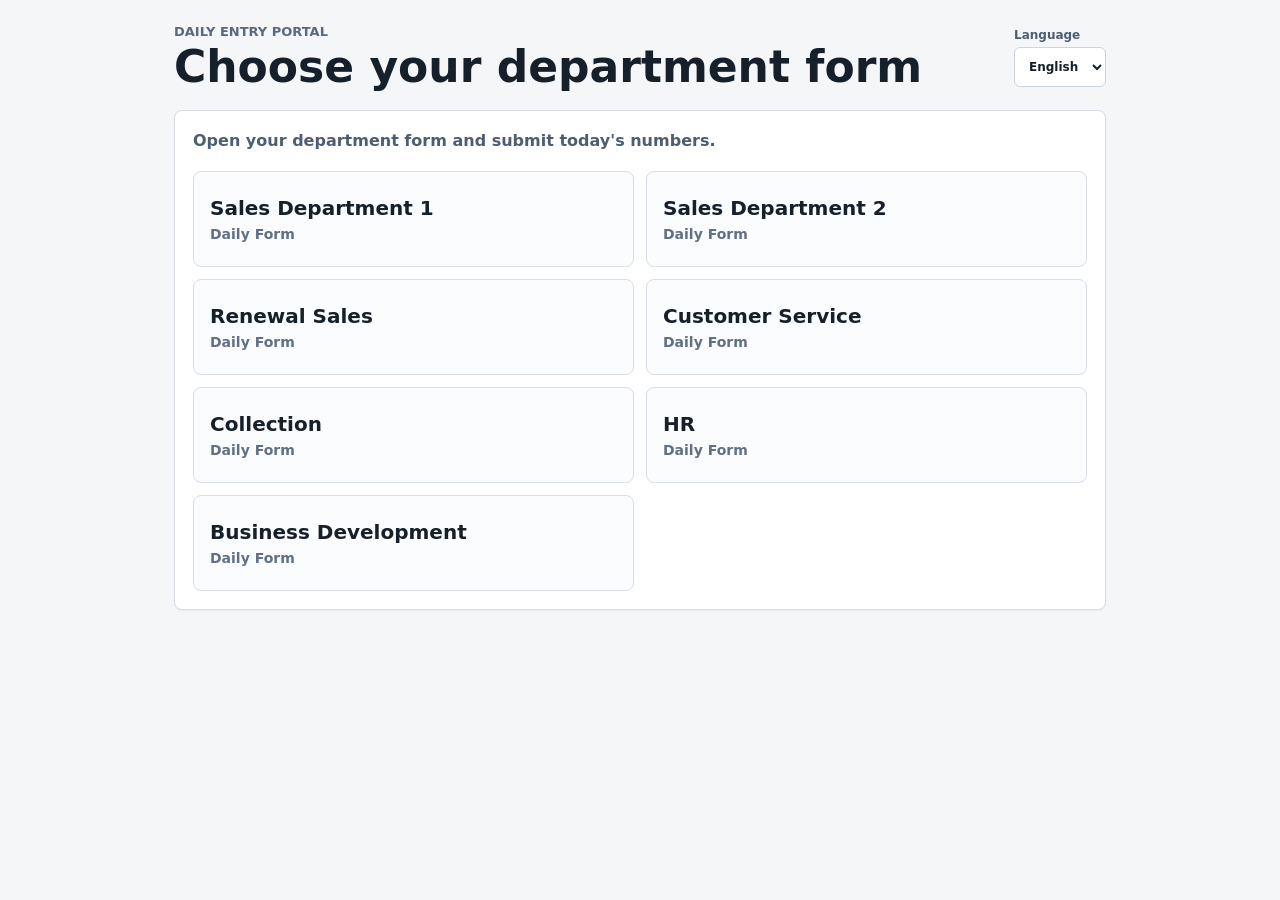
==== dashboard.html @ c57d3b04 "Keep metric values attached during layout reorder" ====
<!doctype html>
<html lang="en">
  <head>
    <meta charset="UTF-8" />
    <meta name="viewport" content="width=device-width, initial-scale=1.0" />
    <title>Manager Daily Tax Return Dashboard</title>
    <link rel="stylesheet" href="styles.css?v=20260702-6" />
  </head>
  <body>
    <main class="app-shell">
      <header class="topbar">
        <div>
          <p class="eyebrow">Daily performance</p>
          <h1>Tax Return Operations</h1>
        </div>
        <div class="date-panel">
          <label>
            <span id="languageLabel">Language</span>
            <select id="languageSelect">
              <option value="en">English</option>
              <option value="he">עברית</option>
            </select>
          </label>
          <label>
            <span>Dashboard date</span>
            <input id="dashboardDate" type="date" />
          </label>
          <span id="inlineEditStatus" class="inline-edit-status">Click a department number and press Enter to update</span>
          <button id="refreshData" class="secondary-button" type="button">Refresh</button>
          <button id="exportHtml" class="primary-button" type="button">Export HTML</button>
        </div>
      </header>

      <section class="link-grid" aria-label="Department form links">
        <a id="newSalesFormLink" href="form.html?department=newSales">Sales Department 1 form</a>
        <a id="newSales2FormLink" href="form.html?department=newSales2">Sales Department 2 form</a>
        <a href="form.html?department=renewals">Renewal Sales form</a>
        <a href="form.html?department=service">Customer Service form</a>
        <a href="form.html?department=collection">Collection form</a>
        <a href="form.html?department=hr">HR form</a>
        <a href="form.html?department=businessDevelopment">Business Development form</a>
      </section>

      <section class="summary-grid" aria-label="Executive summary">
        <article class="metric-card daily-mark-card" data-summary-key="dailyMark">
          <span>Daily mark</span>
          <strong id="dailyMark">0%</strong>
          <small id="dailyMarkLabel">Waiting for today's data</small>
        </article>
        <article class="metric-card metric-card-money" data-summary-key="totalRevenue">
          <span>Total daily revenue</span>
          <strong id="totalRevenue">₪0</strong>
          <small>Sales, renewals, and collections</small>
        </article>
        <article class="metric-card" data-summary-key="totalSales">
          <span>Total daily sales</span>
          <strong id="totalSales">0</strong>
          <small>Sales departments + renewals</small>
        </article>
        <article class="metric-card" data-summary-key="totalLeads">
          <span>Total leads</span>
          <strong id="totalLeads">0</strong>
          <small>Sales department 1 leads</small>
        </article>
        <article class="metric-card" data-summary-key="totalInsuranceReferrals">
          <span>Insurance referrals</span>
          <strong id="totalInsuranceReferrals">0</strong>
          <small>All departments</small>
        </article>
        <article class="metric-card" data-summary-key="totalFriendReferrals">
          <span>Friend referrals</span>
          <strong id="totalFriendReferrals">0</strong>
          <small>All departments</small>
        </article>
        <article class="metric-card metric-card-alert" data-summary-key="totalAbandonCalls">
          <span>Abandon calls</span>
          <strong id="totalAbandonCalls">0</strong>
          <small>Customer service daily risk</small>
        </article>
        <article class="metric-card" data-summary-key="totalNewTaxReturns">
          <span>New tax returns</span>
          <strong id="totalNewTaxReturns">₪0</strong>
          <small>Collection tracking only</small>
        </article>
        <article class="metric-card" data-summary-key="totalNewHires">
          <span>New hires</span>
          <strong id="totalNewHires">0</strong>
          <small>HR tracking</small>
        </article>
        <article class="metric-card" data-summary-key="totalSignedCompanyContracts">
          <span>Signed company contracts</span>
          <strong id="totalSignedCompanyContracts">0</strong>
          <small>Business development</small>
        </article>
      </section>

      <section class="marker-legend" aria-label="Daily marker legend">
        <span class="marker marker-bad">Bad</span>
        <span class="marker marker-okay">Okay</span>
        <span class="marker marker-good">Okay okay</span>
        <span class="marker marker-great">Really good</span>
      </section>

      <section class="department-grid" aria-label="Department scorecards">
        <article class="department-card" data-department="newSales">
          <div class="department-header">
            <h2 id="newSalesTitle">Sales Department 1</h2>
            <span id="newSalesStatus"></span>
          </div>
          <div class="mini-metrics">
            <div data-metric-key="sales"><span>Sales</span><strong id="newSalesCount">0</strong></div>
            <div data-metric-key="revenue"><span>Revenue</span><strong id="newSalesRevenue">₪0</strong></div>
            <div data-metric-key="leads"><span>Leads</span><strong id="newSalesLeads">0</strong></div>
            <div data-metric-key="insuranceReferrals"><span>Insurance referrals</span><strong id="newSalesInsuranceReferrals">0</strong></div>
            <div data-metric-key="friendReferrals"><span>Friend referrals</span><strong id="newSalesFriendReferrals">0</strong></div>
          </div>
          <div class="weekly-metrics" data-weekly-department="newSales"></div>
        </article>

        <article class="department-card" data-department="newSales2">
          <div class="department-header">
            <h2 id="newSales2Title">Sales Department 2</h2>
            <span id="newSales2Status"></span>
          </div>
          <div class="mini-metrics">
            <div data-metric-key="sales"><span>Sales</span><strong id="newSales2Count">0</strong></div>
            <div data-metric-key="revenue"><span>Revenue</span><strong id="newSales2Revenue">₪0</strong></div>
            <div data-metric-key="insuranceReferrals"><span>Insurance referrals</span><strong id="newSales2InsuranceReferrals">0</strong></div>
            <div data-metric-key="friendReferrals"><span>Friend referrals</span><strong id="newSales2FriendReferrals">0</strong></div>
          </div>
          <div class="weekly-metrics" data-weekly-department="newSales2"></div>
        </article>

        <article class="department-card" data-department="renewals">
          <div class="department-header">
            <h2>Renewal Sales</h2>
            <span id="renewalsStatus"></span>
          </div>
          <div class="mini-metrics">
            <div data-metric-key="renewals"><span>Renewals</span><strong id="renewalSalesCount">0</strong></div>
            <div data-metric-key="revenue"><span>Revenue</span><strong id="renewalRevenue">₪0</strong></div>
            <div data-metric-key="insuranceReferrals"><span>Insurance referrals</span><strong id="renewalInsuranceReferrals">0</strong></div>
            <div data-metric-key="friendReferrals"><span>Friend referrals</span><strong id="renewalFriendReferrals">0</strong></div>
          </div>
          <div class="weekly-metrics" data-weekly-department="renewals"></div>
        </article>

        <article class="department-card" data-department="service">
          <div class="department-header">
            <h2>Customer Service</h2>
            <span id="serviceStatus"></span>
          </div>
          <div class="mini-metrics">
            <div data-metric-key="callsReceived"><span>Calls received</span><strong id="serviceIncoming">0</strong></div>
            <div data-metric-key="callsAnswered"><span>Calls answered</span><strong id="serviceAnswered">0</strong></div>
            <div data-metric-key="abandonCalls"><span>Abandon calls</span><strong id="serviceAbandonCalls">0</strong></div>
            <div data-metric-key="answerRate"><span>Answer rate</span><strong id="serviceAnswerRate">0%</strong></div>
            <div data-metric-key="missionsOpened"><span>Missions opened</span><strong id="serviceMissionsOpened">0</strong></div>
            <div data-metric-key="missionsClosed"><span>Missions closed</span><strong id="serviceMissionsClosed">0</strong></div>
            <div data-metric-key="newHumanChats"><span>New human chats</span><strong id="serviceNewHumanChats">0</strong></div>
            <div data-metric-key="closedHumanChats"><span>Closed human chats</span><strong id="serviceClosedHumanChats">0</strong></div>
            <div data-metric-key="newBotChats"><span>New bot chats</span><strong id="serviceNewBotChats">0</strong></div>
            <div data-metric-key="closedBotChats"><span>Closed bot chats</span><strong id="serviceClosedBotChats">0</strong></div>
            <div data-metric-key="insuranceReferrals"><span>Insurance referrals</span><strong id="serviceInsuranceReferrals">0</strong></div>
            <div data-metric-key="friendReferrals"><span>Friend referrals</span><strong id="serviceFriendReferrals">0</strong></div>
          </div>
          <div class="weekly-metrics" data-weekly-department="service"></div>
        </article>

        <article class="department-card" data-department="collection">
          <div class="department-header">
            <h2>Collection</h2>
            <span id="collectionStatus"></span>
          </div>
          <div class="mini-metrics">
            <div data-metric-key="general"><span>General</span><strong id="collectionGeneral">₪0</strong></div>
            <div data-metric-key="totalRevenue"><span>Total revenue</span><strong id="collectionTotal">₪0</strong></div>
            <div data-metric-key="newTaxReturns"><span>New tax returns</span><strong id="collectionNewTaxReturns">₪0</strong></div>
            <div data-metric-key="insuranceReferrals"><span>Insurance referrals</span><strong id="collectionInsuranceReferrals">0</strong></div>
            <div data-metric-key="friendReferrals"><span>Friend referrals</span><strong id="collectionFriendReferrals">0</strong></div>
          </div>
          <div class="weekly-metrics" data-weekly-department="collection"></div>
        </article>

        <article class="department-card" data-department="hr">
          <div class="department-header">
            <h2>HR</h2>
            <span id="hrStatus"></span>
          </div>
          <div class="mini-metrics">
            <div data-metric-key="newCandidates"><span>New candidates</span><strong id="hrNewCandidates">0</strong></div>
            <div data-metric-key="firstInterview"><span>First interview</span><strong id="hrFirstInterview">0</strong></div>
            <div data-metric-key="secondInterview"><span>Second interview</span><strong id="hrSecondInterview">0</strong></div>
            <div data-metric-key="newHires"><span>New hires</span><strong id="hrNewHires">0</strong></div>
          </div>
          <div class="weekly-metrics" data-weekly-department="hr"></div>
        </article>

        <article class="department-card" data-department="businessDevelopment">
          <div class="department-header">
            <h2>Business Development</h2>
            <span id="businessDevelopmentStatus"></span>
          </div>
          <div class="mini-metrics">
            <div data-metric-key="initialContact"><span>Initial contact</span><strong id="businessInitialContact">0</strong></div>
            <div data-metric-key="followUps"><span>Follow-ups</span><strong id="businessFollowUps">0</strong></div>
            <div data-metric-key="setUpMeetings"><span>Set up meetings</span><strong id="businessSetUpMeetings">0</strong></div>
            <div data-metric-key="signedCompanyContracts"><span>Signed company contracts</span><strong id="businessSignedCompanyContracts">0</strong></div>
          </div>
          <div class="weekly-metrics" data-weekly-department="businessDevelopment"></div>
        </article>
      </section>

      <section class="visual-grid" aria-label="Management visuals">
        <article class="panel">
          <div class="panel-header">
            <h2>Revenue by source</h2>
            <span id="revenueTotalLabel"></span>
          </div>
          <div id="revenueBars" class="bar-list"></div>
        </article>

        <article class="panel">
          <div class="panel-header">
            <h2>Service answer rate</h2>
            <span id="answerRateLabel"></span>
          </div>
          <div class="gauge">
            <div id="answerRateGauge" class="gauge-fill"></div>
            <strong id="answerRateGaugeText">0%</strong>
          </div>
          <div id="serviceRiskList" class="risk-list"></div>
        </article>

        <article class="panel layout-panel">
          <div class="panel-header">
            <h2>Dashboard Layout</h2>
            <span id="layoutStatus">Drag to customize desktop view</span>
          </div>
          <div class="layout-settings">
            <div>
              <h3>Top section</h3>
              <div id="topMetricControls" class="layout-list"></div>
            </div>
            <div>
              <h3>Department order</h3>
              <div id="departmentLayoutControls" class="department-layout-list"></div>
            </div>
          </div>
          <div class="panel-actions">
            <button id="saveLayout" class="primary-button" type="button">Save layout</button>
          </div>
        </article>
      </section>

      <section class="management-grid" aria-label="Dashboard management">
        <article class="panel">
          <div class="panel-header">
            <h2>Daily Goals</h2>
            <span id="goalStatus">Using saved goals</span>
          </div>
          <div class="settings-grid">
            <label>
              <span>Sales department 1 name</span>
              <input id="salesDepartmentOneName" type="text" maxlength="40" />
            </label>
            <label>
              <span>Sales department 1 revenue goal</span>
              <input id="goalNewSalesRevenue" type="number" min="0" step="1" />
            </label>
            <label>
              <span>Sales department 2 name</span>
              <input id="salesDepartmentTwoName" type="text" maxlength="40" />
            </label>
            <label>
              <span>Sales department 2 revenue goal</span>
              <input id="goalNewSales2Revenue" type="number" min="0" step="1" />
            </label>
            <label>
              <span>Renewal revenue goal</span>
              <input id="goalRenewalRevenue" type="number" min="0" step="1" />
            </label>
            <label>
              <span>Service answer rate goal (%)</span>
              <input id="goalServiceAnswerRate" type="number" min="0" max="100" step="1" />
            </label>
            <label>
              <span>Collection total goal</span>
              <input id="goalCollectionTotal" type="number" min="0" step="1" />
            </label>
            <label>
              <span>New tax refund goal</span>
              <input id="goalNewTaxReturns" type="number" min="0" step="1" />
            </label>
            <label>
              <span>HR new hires goal</span>
              <input id="goalHrNewHires" type="number" min="0" step="1" />
            </label>
            <label>
              <span>Business signed contracts goal</span>
              <input id="goalBusinessSignedContracts" type="number" min="0" step="1" />
            </label>
          </div>
          <div class="panel-actions">
            <button id="saveGoals" class="primary-button" type="button">Save goals</button>
          </div>
        </article>

        <article class="panel">
          <div class="panel-header">
            <h2>Fix Mistakes</h2>
            <span id="deleteStatus">Delete selected department data</span>
          </div>
          <div class="settings-grid settings-grid-compact">
            <label>
              <span>Department</span>
              <select id="deleteDepartment">
                <option value="newSales">Sales Department 1</option>
                <option value="newSales2">Sales Department 2</option>
                <option value="renewals">Renewal Sales</option>
                <option value="service">Customer Service</option>
                <option value="collection">Collection</option>
                <option value="hr">HR</option>
                <option value="businessDevelopment">Business Development</option>
              </select>
            </label>
          </div>
          <div class="panel-actions">
            <button id="deleteDepartmentData" class="danger-button" type="button">Delete data for selected date</button>
          </div>
        </article>
      </section>

    </main>

    <script src="config.js?v=20260630-5"></script>
    <script src="dashboard-access.js?v=20260630-5"></script>
    <script src="app.js?v=20260702-6"></script>
  </body>
</html>
---- styles.css ----
:root {
  color: #16202a;
  background: #f4f6f8;
  font-family: Inter, ui-sans-serif, system-ui, -apple-system, BlinkMacSystemFont, "Segoe UI", sans-serif;
  font-synthesis: none;
  text-rendering: optimizeLegibility;
}

* {
  box-sizing: border-box;
}

body {
  margin: 0;
  min-width: 320px;
  min-height: 100vh;
}

button,
input,
select {
  font: inherit;
}

button,
a,
input,
select {
  -webkit-tap-highlight-color: transparent;
}

.app-shell {
  width: min(1500px, 100%);
  margin: 0 auto;
  padding: 24px;
}

.topbar {
  display: flex;
  align-items: center;
  justify-content: space-between;
  gap: 18px;
  margin-bottom: 20px;
}

.eyebrow {
  margin: 0 0 5px;
  color: #596a7f;
  font-size: 13px;
  font-weight: 800;
  letter-spacing: 0;
  text-transform: uppercase;
}

h1,
h2,
p {
  margin: 0;
  letter-spacing: 0;
}

h1 {
  font-size: clamp(28px, 4vw, 44px);
  line-height: 1.05;
}

h2 {
  font-size: 18px;
}

.date-panel {
  display: flex;
  align-items: end;
  gap: 10px;
}

.date-panel label {
  display: grid;
  gap: 5px;
  color: #4d5e72;
  font-size: 12px;
  font-weight: 800;
}

.date-panel input,
.date-panel select {
  min-height: 40px;
  border: 1px solid #ccd5df;
  border-radius: 6px;
  padding: 0 10px;
  color: #16202a;
  background: #ffffff;
}

.inline-edit-status {
  min-height: 40px;
  display: inline-flex;
  align-items: center;
  align-self: end;
  border: 1px solid #d8dee6;
  border-radius: 6px;
  padding: 0 12px;
  color: #4d5e72;
  background: #ffffff;
  font-size: 12px;
  font-weight: 800;
  white-space: nowrap;
}

.inline-edit-status[data-mode="saving"] {
  border-color: #d6b21e;
  color: #4f3f00;
  background: #fffbe8;
}

.inline-edit-status[data-mode="saved"] {
  border-color: #1f7a4d;
  color: #0f5f41;
  background: #f1fbf5;
}

.inline-edit-status[data-mode="error"] {
  border-color: #c83b3b;
  color: #9b1c1c;
  background: #fff1f1;
}

[dir="rtl"] {
  text-align: right;
}

[dir="rtl"] .bar-value {
  text-align: left;
}

.file-button {
  min-height: 40px;
  display: inline-flex;
  align-items: center;
  justify-content: center;
  align-self: end;
  border: 1px solid #111827;
  border-radius: 6px;
  padding: 0 14px;
  color: #ffffff;
  background: #111827;
  cursor: pointer;
  white-space: nowrap;
}

.file-button span {
  color: #ffffff;
  font-size: 14px;
}

.file-button input {
  position: absolute;
  width: 1px;
  height: 1px;
  opacity: 0;
  pointer-events: none;
}

.primary-button {
  min-height: 44px;
  border: 1px solid #136f4a;
  border-radius: 6px;
  padding: 0 16px;
  color: #ffffff;
  background: #136f4a;
  cursor: pointer;
  font-weight: 800;
}

.secondary-button,
.secondary-link {
  min-height: 44px;
  display: inline-flex;
  align-items: center;
  justify-content: center;
  border: 1px solid #ccd5df;
  border-radius: 6px;
  padding: 0 16px;
  color: #16202a;
  background: #ffffff;
  cursor: pointer;
  font-weight: 800;
  text-decoration: none;
}

.danger-button {
  min-height: 44px;
  border: 1px solid #b42318;
  border-radius: 6px;
  padding: 0 16px;
  color: #ffffff;
  background: #b42318;
  cursor: pointer;
  font-weight: 800;
}

.link-grid {
  display: grid;
  grid-template-columns: repeat(4, minmax(0, 1fr));
  gap: 10px;
  margin-bottom: 16px;
}

.link-grid a {
  min-height: 42px;
  display: inline-flex;
  align-items: center;
  justify-content: center;
  border: 1px solid #d8dee6;
  border-radius: 6px;
  color: #0f5f41;
  background: #ffffff;
  font-weight: 800;
  text-decoration: none;
}

.link-grid a:hover,
.link-grid a:focus-visible {
  outline: 2px solid #9ac7b0;
  outline-offset: 2px;
}

.summary-grid,
.department-grid,
.visual-grid,
.management-grid {
  display: grid;
  gap: 16px;
}

.summary-grid {
  grid-template-columns: repeat(6, minmax(0, 1fr));
  margin-bottom: 16px;
}

.department-grid {
  grid-template-columns: repeat(4, minmax(0, 1fr));
  margin-bottom: 16px;
}

.visual-grid,
.management-grid {
  grid-template-columns: repeat(2, minmax(0, 1fr));
  margin-bottom: 16px;
}

.metric-card,
.department-card,
.panel {
  border: 1px solid #d8dee6;
  border-radius: 8px;
  background: #ffffff;
  box-shadow: 0 1px 2px rgba(16, 24, 40, 0.05);
}

.metric-card {
  min-height: 124px;
  display: flex;
  flex-direction: column;
  justify-content: space-between;
  padding: 16px;
  overflow: hidden;
}

.metric-card span,
.mini-metrics span,
.panel-header span,
.bar-meta,
.risk-list span {
  color: #607085;
  font-size: 13px;
}

.metric-card strong {
  font-size: clamp(24px, 3vw, 34px);
  line-height: 1.05;
}

.metric-card small {
  color: #607085;
  line-height: 1.35;
}

.metric-card-money {
  border-color: #1f7a4d;
  background: #f1fbf5;
}

.metric-card-alert {
  border-color: #d9a64a;
  background: #fff9ed;
}

.daily-mark-card {
  border-color: #9aa8b7;
  background: #f7f9fb;
}

.marker-card-bad {
  border-color: #c83b3b;
  background: #fff1f1;
}

.marker-card-okay {
  border-color: #d77a1f;
  background: #fff5eb;
}

.marker-card-good {
  border-color: #d6b21e;
  background: #fffbe8;
}

.marker-card-great {
  border-color: #1f7a4d;
  background: #f1fbf5;
}

.marker-legend {
  display: flex;
  gap: 8px;
  flex-wrap: wrap;
  margin: -4px 0 16px;
}

.marker {
  display: inline-flex;
  align-items: center;
  justify-content: center;
  border-radius: 999px;
  padding: 5px 10px;
  font-size: 12px;
  font-weight: 900;
  line-height: 1;
  white-space: nowrap;
}

.marker-bad {
  color: #ffffff;
  background: #c83b3b;
}

.marker-okay {
  color: #ffffff;
  background: #d77a1f;
}

.marker-good {
  color: #4f3f00;
  background: #f2d448;
}

.marker-great {
  color: #ffffff;
  background: #1f7a4d;
}

.department-card,
.panel {
  padding: 16px;
  min-width: 0;
}

.form-shell {
  width: min(920px, 100%);
}

.portal-shell {
  width: min(980px, 100%);
}

.portal-panel {
  display: grid;
  gap: 18px;
  border: 1px solid #d8dee6;
  border-radius: 8px;
  padding: 18px;
  background: #ffffff;
  box-shadow: 0 1px 2px rgba(16, 24, 40, 0.05);
}

.portal-panel p {
  color: #4d5e72;
  font-weight: 700;
  line-height: 1.5;
}

.portal-grid {
  display: grid;
  grid-template-columns: repeat(2, minmax(0, 1fr));
  gap: 12px;
}

.portal-grid a {
  min-height: 96px;
  display: grid;
  align-content: center;
  gap: 6px;
  border: 1px solid #d8dee6;
  border-radius: 8px;
  padding: 16px;
  color: #16202a;
  background: #fbfcfd;
  text-decoration: none;
}

.portal-grid a:hover,
.portal-grid a:focus-visible {
  outline: 2px solid #9ac7b0;
  outline-offset: 2px;
}

.portal-grid strong {
  font-size: 20px;
}

.portal-grid span {
  color: #607085;
  font-size: 14px;
  font-weight: 800;
}

.form-panel {
  margin-bottom: 16px;
}

.form-grid {
  display: grid;
  grid-template-columns: repeat(2, minmax(0, 1fr));
  gap: 14px;
  margin-bottom: 14px;
}

.form-grid label {
  display: grid;
  gap: 6px;
  color: #4d5e72;
  font-size: 13px;
  font-weight: 800;
}

.settings-grid {
  display: grid;
  grid-template-columns: repeat(2, minmax(0, 1fr));
  gap: 12px;
}

.settings-grid-compact {
  grid-template-columns: minmax(220px, 0.55fr);
}

.settings-grid label {
  display: grid;
  gap: 6px;
  color: #4d5e72;
  font-size: 13px;
  font-weight: 800;
}

.settings-grid input,
.settings-grid select {
  min-height: 44px;
  border: 1px solid #ccd5df;
  border-radius: 6px;
  padding: 0 12px;
  color: #16202a;
  background: #ffffff;
}

.panel-actions {
  display: flex;
  gap: 10px;
  flex-wrap: wrap;
  margin-top: 14px;
}

.form-grid input {
  min-height: 48px;
  border: 1px solid #ccd5df;
  border-radius: 6px;
  padding: 0 12px;
  color: #16202a;
  background: #ffffff;
  font-size: 16px;
}

.form-actions {
  display: flex;
  gap: 10px;
  flex-wrap: wrap;
}

.steps {
  margin: 0;
  padding-left: 20px;
  color: #344154;
  line-height: 1.7;
}

.department-header,
.panel-header {
  display: flex;
  align-items: flex-start;
  justify-content: space-between;
  gap: 12px;
  margin-bottom: 14px;
}

.department-header .marker {
  flex: 0 0 auto;
}

.mini-metrics {
  display: grid;
  grid-template-columns: repeat(2, minmax(0, 1fr));
  gap: 10px;
}

.mini-metrics > div {
  min-height: 76px;
  display: grid;
  grid-template-rows: auto auto;
  align-items: stretch;
  gap: 8px;
  border: 1px solid #edf1f5;
  border-radius: 6px;
  padding: 10px;
  background: #fbfcfd;
}

.mini-metrics > div > strong {
  display: flex;
  align-items: end;
  width: 100%;
  min-height: 24px;
  font-size: 20px;
  line-height: 1.1;
  text-align: inherit;
}

.mini-metrics > div > span {
  min-width: 0;
}

.metric-editable {
  border-color: #d6eadb;
}

.metric-editable > strong {
  width: 100%;
  min-width: 0;
  border-radius: 5px;
  padding: 4px 6px;
  margin: 0;
  cursor: pointer;
  outline: 0;
  white-space: nowrap;
  overflow: hidden;
}

.metric-editable > strong:hover,
.metric-editable > strong:focus {
  background: #e9f8ee;
  box-shadow: 0 0 0 2px #9ac7b0;
}

.metric-readonly > strong {
  cursor: default;
}

.metric-edit-input {
  width: 100%;
  min-width: 0;
  min-height: 31px;
  border: 2px solid #111827;
  border-radius: 5px;
  padding: 3px 6px;
  color: #111827;
  background: #ffffff;
  font: inherit;
  font-size: 20px;
  font-weight: 900;
  line-height: 1.1;
  text-align: inherit;
}

.metric-is-editing {
  border-color: #111827;
  background: #ffffff;
}

.weekly-metrics {
  display: grid;
  gap: 10px;
  margin-top: 14px;
  border: 1px solid #dce6f3;
  border-radius: 8px;
  padding: 10px;
  background: #f6f9fd;
}

.weekly-title {
  display: flex;
  align-items: center;
  justify-content: space-between;
  gap: 10px;
}

.weekly-title strong {
  display: inline-flex;
  align-items: center;
  min-height: 24px;
  border-radius: 999px;
  padding: 0 10px;
  color: #ffffff;
  background: #315a8a;
  font-size: 12px;
  text-transform: uppercase;
}

.weekly-title small {
  color: #607085;
  font-size: 12px;
  font-weight: 800;
}

.weekly-box-grid {
  display: grid;
  grid-template-columns: repeat(2, minmax(0, 1fr));
  gap: 8px;
}

.weekly-box {
  min-height: 54px;
  display: flex;
  flex-direction: column;
  justify-content: space-between;
  gap: 6px;
  border: 1px solid #dce6f3;
  border-radius: 6px;
  padding: 8px;
  background: #ffffff;
}

.weekly-box span {
  color: #607085;
  font-size: 11px;
  font-weight: 800;
}

.weekly-box strong {
  color: #16324f;
  font-size: 16px;
  line-height: 1.1;
}

.layout-panel {
  grid-column: 1 / -1;
}

.layout-settings {
  display: grid;
  grid-template-columns: minmax(240px, 0.6fr) minmax(0, 1.4fr);
  gap: 16px;
}

.layout-settings h3,
.layout-department h4 {
  margin: 0 0 8px;
  color: #344154;
  font-size: 14px;
}

.department-layout-list {
  display: grid;
  grid-template-columns: repeat(2, minmax(0, 1fr));
  gap: 12px;
}

.layout-list {
  display: grid;
  gap: 8px;
}

.layout-item {
  min-height: 40px;
  display: flex;
  align-items: center;
  justify-content: space-between;
  gap: 10px;
  border: 1px solid #d8dee6;
  border-radius: 6px;
  padding: 8px 10px;
  background: #fbfcfd;
  cursor: grab;
  user-select: none;
}

.layout-item:active {
  cursor: grabbing;
}

.layout-item.is-dragging {
  opacity: 0.55;
}

.layout-item input {
  width: 18px;
  height: 18px;
  flex: 0 0 auto;
}

.layout-item span {
  flex: 1 1 auto;
  color: #16202a;
  font-size: 13px;
  font-weight: 800;
}

.layout-item em {
  color: #7c8b9a;
  font-size: 11px;
  font-style: normal;
  font-weight: 900;
  text-transform: uppercase;
}

.bar-list {
  display: grid;
  gap: 14px;
}

.bar-row {
  display: grid;
  grid-template-columns: minmax(150px, 0.85fr) minmax(150px, 1.4fr) minmax(110px, auto);
  align-items: center;
  gap: 14px;
}

.bar-label {
  display: grid;
  gap: 3px;
  min-width: 0;
}

.bar-label strong {
  overflow: hidden;
  text-overflow: ellipsis;
  white-space: nowrap;
}

.bar-track {
  height: 13px;
  border-radius: 999px;
  overflow: hidden;
  background: #e7ecf2;
}

.bar-track div {
  height: 100%;
  border-radius: inherit;
  background: linear-gradient(90deg, #136f4a, #2f9e44);
}

.bar-value {
  text-align: right;
  font-weight: 800;
}

.gauge {
  position: relative;
  height: 30px;
  border-radius: 999px;
  overflow: hidden;
  background: #e7ecf2;
}

.gauge-fill {
  height: 100%;
  border-radius: inherit;
  background: linear-gradient(90deg, #d9961b, #1f7a4d);
}

.gauge strong {
  position: absolute;
  inset: 0;
  display: grid;
  place-items: center;
  color: #111827;
  font-size: 14px;
}

.risk-list {
  display: grid;
  gap: 10px;
  margin-top: 14px;
}

.risk-item {
  display: flex;
  justify-content: space-between;
  gap: 12px;
  border: 1px solid #edf1f5;
  border-radius: 6px;
  padding: 10px 12px;
  background: #fbfcfd;
}

.table-wrap {
  width: 100%;
  overflow-x: auto;
}

table {
  width: 100%;
  border-collapse: collapse;
  font-size: 14px;
}

th,
td {
  padding: 11px 10px;
  border-bottom: 1px solid #eef1f4;
  text-align: left;
  white-space: nowrap;
}

th {
  color: #607085;
  font-size: 12px;
  text-transform: uppercase;
}

tbody tr:last-child td {
  border-bottom: 0;
}

@media (max-width: 1240px) {
  .summary-grid {
    grid-template-columns: repeat(3, minmax(0, 1fr));
  }

  .department-grid {
    grid-template-columns: repeat(2, minmax(0, 1fr));
  }

  .link-grid {
    grid-template-columns: repeat(2, minmax(0, 1fr));
  }
}

@media (max-width: 900px) {
  .visual-grid,
  .management-grid {
    grid-template-columns: 1fr;
  }
}

@media (max-width: 620px) {
  :root {
    background: #eef2f6;
  }

  .app-shell {
    padding: 10px;
  }

  .topbar {
    position: sticky;
    top: 0;
    z-index: 10;
    margin: -10px -10px 10px;
    padding: 10px;
    border-bottom: 1px solid #e5eaf0;
    background: rgba(255, 255, 255, 0.96);
    backdrop-filter: blur(8px);
  }

  .topbar,
  .department-header,
  .panel-header {
    align-items: stretch;
    flex-direction: column;
  }

  .date-panel {
    display: grid;
    grid-template-columns: minmax(0, 1fr) minmax(0, 1fr);
    align-items: stretch;
    gap: 6px;
  }

  h1 {
    font-size: 22px;
    line-height: 1.1;
  }

  h2 {
    font-size: 15px;
  }

  .eyebrow {
    font-size: 11px;
  }

  .date-panel input,
  .date-panel select,
  .primary-button,
  .danger-button,
  .secondary-button,
  .secondary-link {
    width: 100%;
    min-height: 38px;
  }

  #exportHtml,
  #inlineEditStatus,
  .link-grid,
  .visual-grid,
  .management-grid {
    display: none;
  }

  .link-grid a {
    min-height: 48px;
    justify-content: flex-start;
    padding: 0 14px;
  }

  .summary-grid,
  .department-grid,
  .portal-grid,
  .form-grid,
  .settings-grid {
    grid-template-columns: 1fr;
  }

  .summary-grid {
    grid-template-columns: repeat(2, minmax(0, 1fr));
  }

  .mini-metrics {
    grid-template-columns: repeat(2, minmax(0, 1fr));
    gap: 6px;
  }

  .summary-grid,
  .department-grid {
    gap: 8px;
    margin-bottom: 8px;
  }

  .metric-card {
    min-height: 72px;
    padding: 10px;
  }

  .metric-card strong {
    font-size: 23px;
  }

  .metric-card span,
  .metric-card small,
  .mini-metrics span,
  .weekly-title small,
  .panel-header span,
  .bar-meta,
  .risk-list span {
    font-size: 11px;
  }

  .department-card,
  .panel {
    padding: 10px;
    border-radius: 8px;
    margin-right: 0;
    margin-left: 0;
    border-right: 1px solid #d8dee6;
    border-left: 1px solid #d8dee6;
    box-shadow: 0 1px 2px rgba(16, 24, 40, 0.04);
  }

  .form-shell .panel {
    margin-right: 0;
    margin-left: 0;
    border-right: 1px solid #d8dee6;
    border-left: 1px solid #d8dee6;
    border-radius: 8px;
  }

  .form-actions {
    position: sticky;
    bottom: 0;
    z-index: 8;
    display: grid;
    grid-template-columns: 1fr;
    margin: 0 -14px -14px;
    padding: 12px 14px;
    border-top: 1px solid #e5eaf0;
    background: rgba(255, 255, 255, 0.96);
    backdrop-filter: blur(8px);
  }

  .form-actions .secondary-button {
    min-height: 42px;
  }

  .form-grid {
    gap: 12px;
  }

  .form-grid label {
    font-size: 14px;
  }

  .form-grid input {
    min-height: 52px;
    font-size: 18px;
  }

  .mini-metrics > div {
    min-height: 52px;
    gap: 4px;
    padding: 7px;
  }

  .mini-metrics > div > strong {
    font-size: 17px;
  }

  .metric-edit-input {
    min-height: 28px;
    font-size: 17px;
  }

  .department-header,
  .panel-header {
    gap: 8px;
    margin-bottom: 8px;
  }

  .marker {
    padding: 4px 8px;
    font-size: 11px;
  }

  .marker-legend {
    margin: -2px 0 8px;
    gap: 5px;
  }

  .bar-row {
    grid-template-columns: 1fr;
    gap: 8px;
  }

  .bar-value {
    text-align: left;
  }

  table,
  thead,
  tbody,
  tr,
  td {
    display: block;
    width: 100%;
  }

  thead {
    position: absolute;
    width: 1px;
    height: 1px;
    overflow: hidden;
    clip: rect(0, 0, 0, 0);
  }

  tr {
    margin-bottom: 12px;
    border: 1px solid #d8dee6;
    border-radius: 8px;
    background: #ffffff;
    overflow: hidden;
  }

  td {
    display: grid;
    grid-template-columns: minmax(110px, 38%) minmax(0, 1fr);
    gap: 10px;
    padding: 10px 12px;
    white-space: normal;
    word-break: break-word;
  }

  td::before {
    content: attr(data-label);
    color: #607085;
    font-size: 12px;
    font-weight: 800;
    text-transform: uppercase;
  }

  .steps {
    padding-left: 18px;
    font-size: 14px;
  }
}
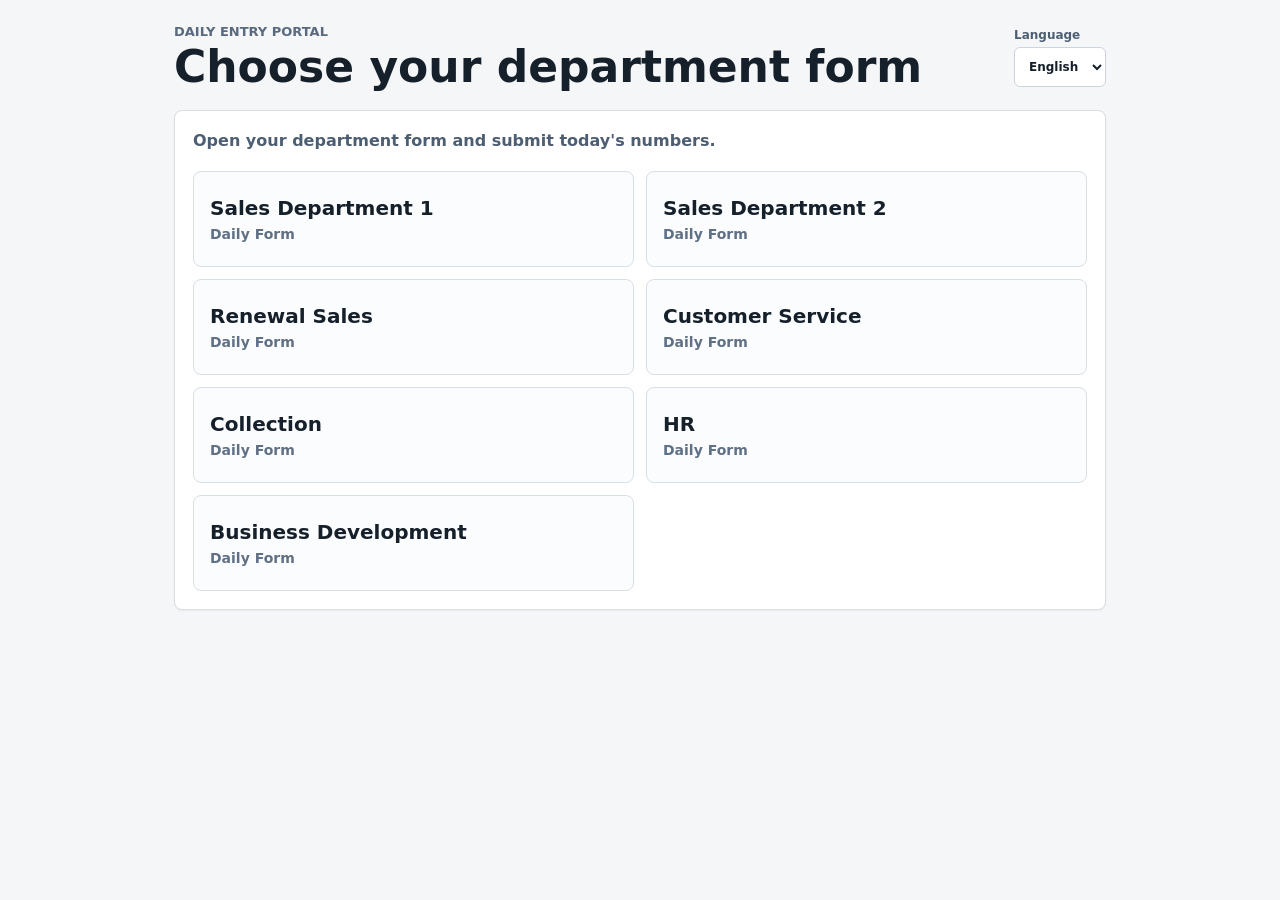
==== commit 629e77f2: "Add compact weekly overview and answer rate summary" ====
--- a/dashboard.html
+++ b/dashboard.html
@@ -4,7 +4,7 @@
     <meta charset="UTF-8" />
     <meta name="viewport" content="width=device-width, initial-scale=1.0" />
     <title>Manager Daily Tax Return Dashboard</title>
-    <link rel="stylesheet" href="styles.css?v=20260702-6" />
+    <link rel="stylesheet" href="styles.css?v=20260702-7" />
   </head>
   <body>
     <main class="app-shell">
@@ -72,10 +72,10 @@
           <strong id="totalFriendReferrals">0</strong>
           <small>All departments</small>
         </article>
-        <article class="metric-card metric-card-alert" data-summary-key="totalAbandonCalls">
-          <span>Abandon calls</span>
-          <strong id="totalAbandonCalls">0</strong>
-          <small>Customer service daily risk</small>
+        <article class="metric-card metric-card-service" data-summary-key="totalAbandonCalls">
+          <span>Answer rate</span>
+          <strong id="totalAbandonCalls">0%</strong>
+          <small>Customer service daily answer rate</small>
         </article>
         <article class="metric-card" data-summary-key="totalNewTaxReturns">
           <span>New tax returns</span>
@@ -92,6 +92,14 @@
           <strong id="totalSignedCompanyContracts">0</strong>
           <small>Business development</small>
         </article>
+      </section>
+
+      <section class="weekly-overview" aria-label="Weekly summary">
+        <div class="weekly-overview-header">
+          <strong>Weekly summary</strong>
+          <span id="weeklyOverviewRange"></span>
+        </div>
+        <div id="weeklyOverviewGrid" class="weekly-overview-grid"></div>
       </section>
 
       <section class="marker-legend" aria-label="Daily marker legend">
@@ -335,6 +343,6 @@
 
     <script src="config.js?v=20260630-5"></script>
     <script src="dashboard-access.js?v=20260630-5"></script>
-    <script src="app.js?v=20260702-6"></script>
+    <script src="app.js?v=20260702-7"></script>
   </body>
 </html>
--- a/styles.css
+++ b/styles.css
@@ -240,6 +240,7 @@
 
 .department-grid {
   grid-template-columns: repeat(4, minmax(0, 1fr));
+  align-items: start;
   margin-bottom: 16px;
 }
 
@@ -296,6 +297,11 @@
   background: #fff9ed;
 }
 
+.metric-card-service {
+  border-color: #315a8a;
+  background: #f4f7fc;
+}
+
 .daily-mark-card {
   border-color: #9aa8b7;
   background: #f7f9fb;
@@ -319,6 +325,82 @@
 .marker-card-great {
   border-color: #1f7a4d;
   background: #f1fbf5;
+}
+
+.weekly-overview {
+  display: grid;
+  gap: 10px;
+  margin: -2px 0 16px;
+  border: 1px solid #dce6f3;
+  border-radius: 8px;
+  padding: 12px;
+  background: #f6f9fd;
+}
+
+.weekly-overview-header {
+  display: flex;
+  align-items: center;
+  justify-content: space-between;
+  gap: 12px;
+}
+
+.weekly-overview-header strong {
+  display: inline-flex;
+  align-items: center;
+  min-height: 24px;
+  border-radius: 999px;
+  padding: 0 10px;
+  color: #ffffff;
+  background: #315a8a;
+  font-size: 12px;
+  font-weight: 900;
+  text-transform: uppercase;
+}
+
+.weekly-overview-header span {
+  color: #4e6380;
+  font-size: 12px;
+  font-weight: 900;
+  direction: ltr;
+}
+
+.weekly-overview-grid {
+  display: grid;
+  grid-template-columns: repeat(8, minmax(0, 1fr));
+  gap: 8px;
+}
+
+.weekly-overview-item {
+  min-height: 58px;
+  display: grid;
+  align-content: space-between;
+  gap: 6px;
+  border: 1px solid #dce6f3;
+  border-radius: 6px;
+  padding: 8px;
+  background: #ffffff;
+}
+
+.weekly-overview-item span {
+  color: #607085;
+  font-size: 11px;
+  font-weight: 800;
+}
+
+.weekly-overview-item strong {
+  color: #111827;
+  font-size: 18px;
+  line-height: 1.05;
+}
+
+.weekly-overview-money {
+  border-color: #b9dfc7;
+  background: #f7fcf8;
+}
+
+.weekly-overview-service {
+  border-color: #bfd1e8;
+  background: #f5f8fd;
 }
 
 .marker-legend {
@@ -845,6 +927,10 @@
     grid-template-columns: repeat(3, minmax(0, 1fr));
   }
 
+  .weekly-overview-grid {
+    grid-template-columns: repeat(4, minmax(0, 1fr));
+  }
+
   .department-grid {
     grid-template-columns: repeat(2, minmax(0, 1fr));
   }
@@ -942,6 +1028,31 @@
 
   .summary-grid {
     grid-template-columns: repeat(2, minmax(0, 1fr));
+  }
+
+  .weekly-overview {
+    margin-bottom: 8px;
+    padding: 10px;
+  }
+
+  .weekly-overview-header {
+    align-items: flex-start;
+    flex-direction: column;
+    gap: 6px;
+  }
+
+  .weekly-overview-grid {
+    grid-template-columns: repeat(2, minmax(0, 1fr));
+    gap: 6px;
+  }
+
+  .weekly-overview-item {
+    min-height: 50px;
+    padding: 7px;
+  }
+
+  .weekly-overview-item strong {
+    font-size: 16px;
   }
 
   .mini-metrics {
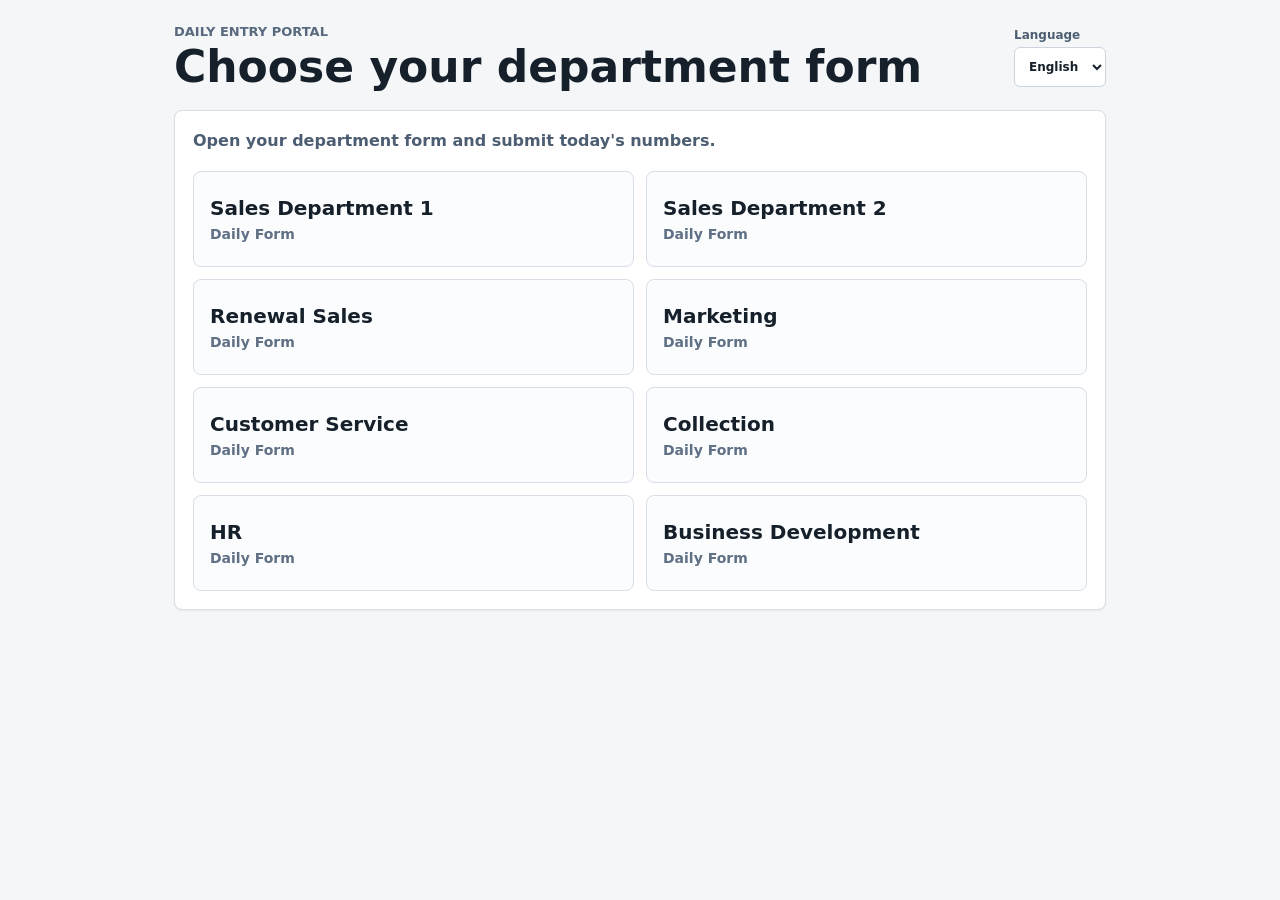
==== commit 9c8a0dd6: "Split renewal sales and add marketing leads" ====
--- a/dashboard.html
+++ b/dashboard.html
@@ -4,7 +4,7 @@
     <meta charset="UTF-8" />
     <meta name="viewport" content="width=device-width, initial-scale=1.0" />
     <title>Manager Daily Tax Return Dashboard</title>
-    <link rel="stylesheet" href="styles.css?v=20260702-7" />
+    <link rel="stylesheet" href="styles.css?v=20260702-9" />
   </head>
   <body>
     <main class="app-shell">
@@ -35,6 +35,7 @@
         <a id="newSalesFormLink" href="form.html?department=newSales">Sales Department 1 form</a>
         <a id="newSales2FormLink" href="form.html?department=newSales2">Sales Department 2 form</a>
         <a href="form.html?department=renewals">Renewal Sales form</a>
+        <a href="form.html?department=marketing">Marketing form</a>
         <a href="form.html?department=service">Customer Service form</a>
         <a href="form.html?department=collection">Collection form</a>
         <a href="form.html?department=hr">HR form</a>
@@ -53,14 +54,19 @@
           <small>Sales, renewals, and collections</small>
         </article>
         <article class="metric-card" data-summary-key="totalSales">
-          <span>Total daily sales</span>
+          <span>Sales department sales</span>
           <strong id="totalSales">0</strong>
-          <small>Sales departments + renewals</small>
+          <small>Sales departments only</small>
+        </article>
+        <article class="metric-card" data-summary-key="totalRenewalSales">
+          <span>Renewal sales</span>
+          <strong id="totalRenewalSales">0</strong>
+          <small>Renewals only</small>
         </article>
         <article class="metric-card" data-summary-key="totalLeads">
-          <span>Total leads</span>
+          <span>Marketing leads</span>
           <strong id="totalLeads">0</strong>
-          <small>Sales department 1 leads</small>
+          <small>Marketing sources</small>
         </article>
         <article class="metric-card" data-summary-key="totalInsuranceReferrals">
           <span>Insurance referrals</span>
@@ -118,7 +124,6 @@
           <div class="mini-metrics">
             <div data-metric-key="sales"><span>Sales</span><strong id="newSalesCount">0</strong></div>
             <div data-metric-key="revenue"><span>Revenue</span><strong id="newSalesRevenue">₪0</strong></div>
-            <div data-metric-key="leads"><span>Leads</span><strong id="newSalesLeads">0</strong></div>
             <div data-metric-key="insuranceReferrals"><span>Insurance referrals</span><strong id="newSalesInsuranceReferrals">0</strong></div>
             <div data-metric-key="friendReferrals"><span>Friend referrals</span><strong id="newSalesFriendReferrals">0</strong></div>
           </div>
@@ -151,6 +156,23 @@
             <div data-metric-key="friendReferrals"><span>Friend referrals</span><strong id="renewalFriendReferrals">0</strong></div>
           </div>
           <div class="weekly-metrics" data-weekly-department="renewals"></div>
+        </article>
+
+        <article class="department-card" data-department="marketing">
+          <div class="department-header">
+            <h2>Marketing</h2>
+            <span id="marketingStatus"></span>
+          </div>
+          <div class="mini-metrics">
+            <div data-metric-key="googleLeads"><span>Google leads</span><strong id="marketingGoogleLeads">0</strong></div>
+            <div data-metric-key="facebookLeads"><span>Facebook leads</span><strong id="marketingFacebookLeads">0</strong></div>
+            <div data-metric-key="instagramLeads"><span>Instagram leads</span><strong id="marketingInstagramLeads">0</strong></div>
+            <div data-metric-key="tiktokLeads"><span>TikTok leads</span><strong id="marketingTiktokLeads">0</strong></div>
+            <div data-metric-key="websiteLeads"><span>Website leads</span><strong id="marketingWebsiteLeads">0</strong></div>
+            <div data-metric-key="otherLeads"><span>Other leads</span><strong id="marketingOtherLeads">0</strong></div>
+            <div data-metric-key="totalLeads"><span>Total marketing leads</span><strong id="marketingTotalLeads">0</strong></div>
+          </div>
+          <div class="weekly-metrics" data-weekly-department="marketing"></div>
         </article>
 
         <article class="department-card" data-department="service">
@@ -326,6 +348,7 @@
                 <option value="newSales">Sales Department 1</option>
                 <option value="newSales2">Sales Department 2</option>
                 <option value="renewals">Renewal Sales</option>
+                <option value="marketing">Marketing</option>
                 <option value="service">Customer Service</option>
                 <option value="collection">Collection</option>
                 <option value="hr">HR</option>
@@ -343,6 +366,6 @@
 
     <script src="config.js?v=20260630-5"></script>
     <script src="dashboard-access.js?v=20260630-5"></script>
-    <script src="app.js?v=20260702-7"></script>
+    <script src="app.js?v=20260702-9"></script>
   </body>
 </html>
--- a/styles.css
+++ b/styles.css
@@ -242,6 +242,13 @@
   grid-template-columns: repeat(4, minmax(0, 1fr));
   align-items: start;
   margin-bottom: 16px;
+}
+
+.department-column {
+  min-width: 0;
+  display: grid;
+  align-content: start;
+  gap: 16px;
 }
 
 .visual-grid,
@@ -366,7 +373,7 @@
 
 .weekly-overview-grid {
   display: grid;
-  grid-template-columns: repeat(8, minmax(0, 1fr));
+  grid-template-columns: repeat(auto-fit, minmax(120px, 1fr));
   gap: 8px;
 }
 
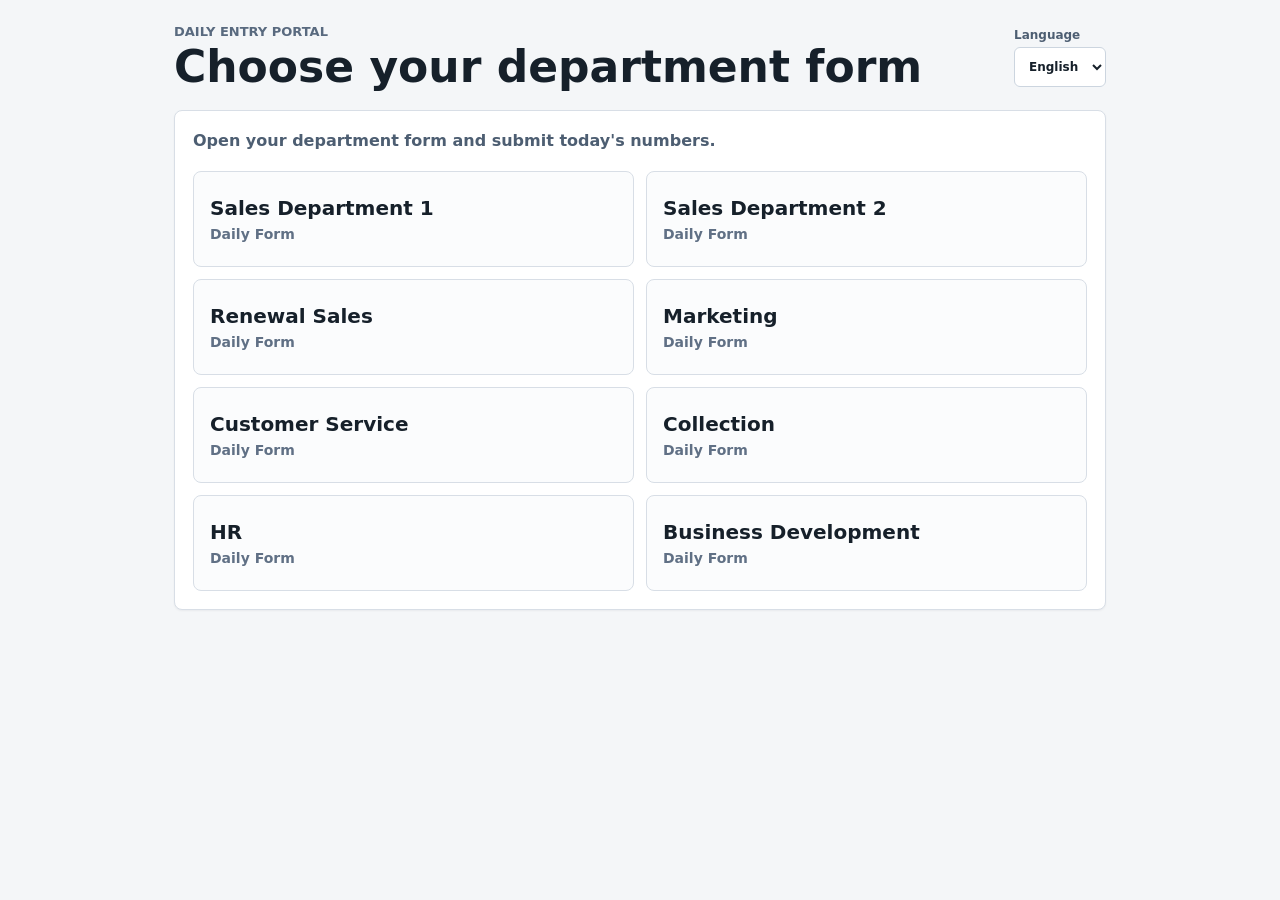
==== commit 67f6545f: "Add WhatsApp marketing leads" ====
--- a/dashboard.html
+++ b/dashboard.html
@@ -4,7 +4,7 @@
     <meta charset="UTF-8" />
     <meta name="viewport" content="width=device-width, initial-scale=1.0" />
     <title>Manager Daily Tax Return Dashboard</title>
-    <link rel="stylesheet" href="styles.css?v=20260702-9" />
+    <link rel="stylesheet" href="styles.css?v=20260702-11" />
   </head>
   <body>
     <main class="app-shell">
@@ -164,13 +164,12 @@
             <span id="marketingStatus"></span>
           </div>
           <div class="mini-metrics">
-            <div data-metric-key="googleLeads"><span>Google leads</span><strong id="marketingGoogleLeads">0</strong></div>
             <div data-metric-key="facebookLeads"><span>Facebook leads</span><strong id="marketingFacebookLeads">0</strong></div>
-            <div data-metric-key="instagramLeads"><span>Instagram leads</span><strong id="marketingInstagramLeads">0</strong></div>
-            <div data-metric-key="tiktokLeads"><span>TikTok leads</span><strong id="marketingTiktokLeads">0</strong></div>
             <div data-metric-key="websiteLeads"><span>Website leads</span><strong id="marketingWebsiteLeads">0</strong></div>
-            <div data-metric-key="otherLeads"><span>Other leads</span><strong id="marketingOtherLeads">0</strong></div>
-            <div data-metric-key="totalLeads"><span>Total marketing leads</span><strong id="marketingTotalLeads">0</strong></div>
+            <div data-metric-key="whatsappLeads"><span>WhatsApp leads</span><strong id="marketingWhatsappLeads">0</strong></div>
+            <div data-metric-key="radioAnsweredCalls"><span>Radio answered calls</span><strong id="marketingRadioAnsweredCalls">0</strong></div>
+            <div data-metric-key="radioUnansweredCalls"><span>Radio unanswered calls</span><strong id="marketingRadioUnansweredCalls">0</strong></div>
+            <div data-metric-key="totalLeads"><span>Total leads</span><strong id="marketingTotalLeads">0</strong></div>
           </div>
           <div class="weekly-metrics" data-weekly-department="marketing"></div>
         </article>
@@ -366,6 +365,6 @@
 
     <script src="config.js?v=20260630-5"></script>
     <script src="dashboard-access.js?v=20260630-5"></script>
-    <script src="app.js?v=20260702-9"></script>
+    <script src="app.js?v=20260702-11"></script>
   </body>
 </html>
